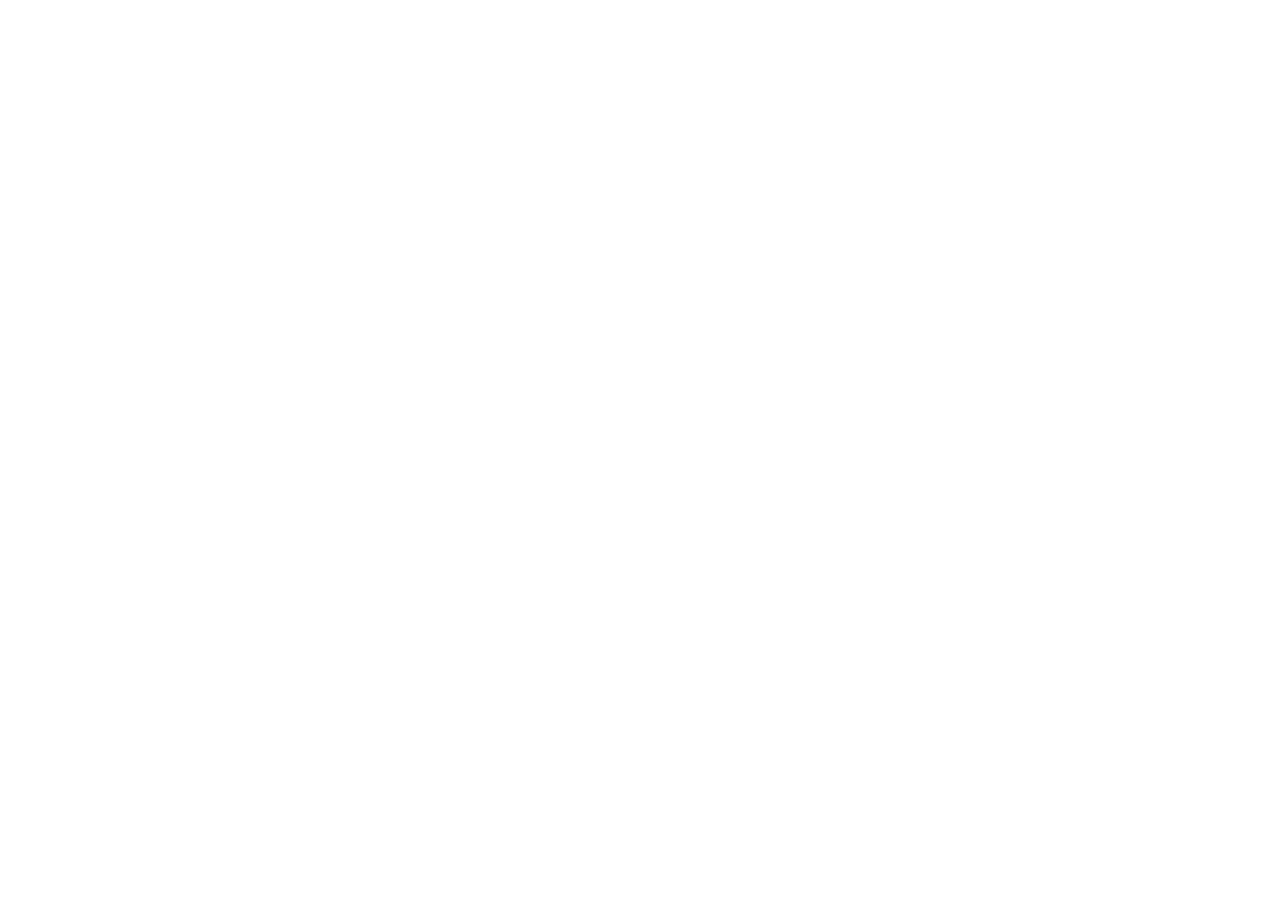
==== index.html @ 82ac744a "Site Prototype" ====
<!DOCTYPE HTML>
<!--
	Aerial by HTML5 UP
	html5up.net | @ajlkn
	Free for personal and commercial use under the CCA 3.0 license (html5up.net/license)
-->
<html>
	<head>
		<title>TheTreLifestyle</title>
		<meta charset="utf-8" />
		<meta name="viewport" content="width=device-width, initial-scale=1, user-scalable=no" />
		<link rel="stylesheet" href="assets/css/main.css" />
		<noscript><link rel="stylesheet" href="assets/css/noscript.css" /></noscript>
	</head>
	<body class="is-preload">
		<div id="wrapper">
			<div id="bg"></div>
			<div id="overlay"></div>
			<div id="main">

				<!-- Header -->
					<header id="header">
						<h1>The Tre Lifestyle</h1>
						<p>Coder &nbsp;&bull;&nbsp; Actor &nbsp;&bull;&nbsp; Lifestyle Blogger</p>
						<h2>Under Contruction</h2>
						<nav>
							<ul>
								<li><a href="#" class="icon fa-twitter"><span class="label">Twitter</span></a></li>
								<li><a href="#" class="icon fa-facebook"><span class="label">Facebook</span></a></li>
								<li><a href="#" class="icon fa-dribbble"><span class="label">Dribbble</span></a></li>
								<li><a href="#" class="icon fa-github"><span class="label">Github</span></a></li>
								<li><a href="#" class="icon fa-envelope-o"><span class="label">Email</span></a></li>
							</ul>
						</nav>
					</header>

				<!-- Footer -->
					<!-- <footer id="footer">
						<span class="copyright">&copy; Untitled. Design: <a href="http://html5up.net">HTML5 UP</a>.</span>
					</footer> -->

			</div>
		</div>
		<script>
			window.onload = function() { document.body.classList.remove('is-preload'); }
			window.ontouchmove = function() { return false; }
			window.onorientationchange = function() { document.body.scrollTop = 0; }
		</script>
	</body>
</html>
---- assets/css/main.css ----
@import url("https://fonts.googleapis.com/css?family=Source+Sans+Pro:300,900");
@import url("font-awesome.min.css");

/*
	Aerial by HTML5 UP
	html5up.net | @ajlkn
	Free for personal and commercial use under the CCA 3.0 license (html5up.net/license)
*/

html, body, div, span, applet, object,
iframe, h1, h2, h3, h4, h5, h6, p, blockquote,
pre, a, abbr, acronym, address, big, cite,
code, del, dfn, em, img, ins, kbd, q, s, samp,
small, strike, strong, sub, sup, tt, var, b,
u, i, center, dl, dt, dd, ol, ul, li, fieldset,
form, label, legend, table, caption, tbody,
tfoot, thead, tr, th, td, article, aside,
canvas, details, embed, figure, figcaption,
footer, header, hgroup, menu, nav, output, ruby,
section, summary, time, mark, audio, video {
	color: rgb(121, 43, 43);
	margin: 0;
	padding: 0;
	border: 0;
	font-size: 100%;
	font: inherit;
	vertical-align: baseline;}

article, aside, details, figcaption, figure,
footer, header, hgroup, menu, nav, section {
	display: block;}

body {
	line-height: 1;
}

ol, ul {
	list-style: none;
}

blockquote, q {
	quotes: none;
}

	blockquote:before, blockquote:after, q:before, q:after {
		content: '';
		content: none;
	}

table {
	border-collapse: collapse;
	border-spacing: 0;
}

body {
	-webkit-text-size-adjust: none;
}

mark {
	background-color: transparent;
	color: inherit;
}

input::-moz-focus-inner {
	border: 0;
	padding: 0;
}

input, select, textarea {
	-moz-appearance: none;
	-webkit-appearance: none;
	-ms-appearance: none;
	appearance: none;
}

/* Basic */

	html {
		box-sizing: border-box;
	}

	*, *:before, *:after {
		box-sizing: inherit;
	}

	body {
		background: #fff;
		overflow: hidden;
	}

		body.is-preload *, body.is-preload *:before, body.is-preload *:after {
			-moz-animation: none !important;
			-webkit-animation: none !important;
			-ms-animation: none !important;
			animation: none !important;
			-moz-transition: none !important;
			-webkit-transition: none !important;
			-ms-transition: none !important;
			transition: none !important;
		}

	body, input, select, textarea {
		color: #fff;
		font-family: 'Source Sans Pro', sans-serif;
		font-size: 15pt;
		font-weight: 300 !important;
		letter-spacing: -0.025em;
		line-height: 1.75em;
	}

	a {
		-moz-transition: border-color 0.2s ease-in-out;
		-webkit-transition: border-color 0.2s ease-in-out;
		-ms-transition: border-color 0.2s ease-in-out;
		transition: border-color 0.2s ease-in-out;
		border-bottom: dotted 1px;
		color: inherit;
		outline: 0;
		text-decoration: none;
	}

		a:hover {
			border-color: transparent;
		}

/* Icon */

	.icon {
		text-decoration: none;
		position: relative;
	}

		.icon:before {
			color: rgb(121, 43, 43);
			-moz-osx-font-smoothing: grayscale;
			-webkit-font-smoothing: antialiased;
			font-family: FontAwesome;
			font-style: normal;
			font-weight: normal;
			text-transform: none !important;
		}

		.icon > .label {
			display: none;
		}

/* Wrapper */

	@-moz-keyframes wrapper {
		0% {
			opacity: 0;
		}

		100% {
			opacity: 1;
		}
	}

	@-webkit-keyframes wrapper {
		0% {
			opacity: 0;
		}

		100% {
			opacity: 1;
		}
	}

	@-ms-keyframes wrapper {
		0% {
			opacity: 0;
		}

		100% {
			opacity: 1;
		}
	}

	@keyframes wrapper {
		0% {
			opacity: 0;
		}

		100% {
			opacity: 1;
		}
	}

	#wrapper {
		-moz-animation: wrapper 3s forwards;
		-webkit-animation: wrapper 3s forwards;
		-ms-animation: wrapper 3s forwards;
		animation: wrapper 3s forwards;
		height: 100%;
		left: 0;
		opacity: 0;
		position: fixed;
		top: 0;
		width: 100%;
	}

/* BG */

	#bg {
		-moz-animation: bg 60s linear infinite;
		-webkit-animation: bg 60s linear infinite;
		-ms-animation: bg 60s linear infinite;
		animation: bg 60s linear infinite;
		-moz-backface-visibility: hidden;
		-webkit-backface-visibility: hidden;
		-ms-backface-visibility: hidden;
		backface-visibility: hidden;
		-moz-transform: translate3d(0,0,0);
		-webkit-transform: translate3d(0,0,0);
		-ms-transform: translate3d(0,0,0);
		transform: translate3d(0,0,0);
	/* Set your background with this */

		background: #717274 url("images/bg.jpg") center;
		background-repeat: repeat-x;
		height: 100%;
		left: 0;
		opacity: 1;
		position: fixed;
		top: 0;
	}

	@-moz-keyframes bg {
		0% {
			-moz-transform: translate3d(0,0,0);
			-webkit-transform: translate3d(0,0,0);
			-ms-transform: translate3d(0,0,0);
			transform: translate3d(0,0,0);
		}

		100% {
			-moz-transform: translate3d(-2250px,0,0);
			-webkit-transform: translate3d(-2250px,0,0);
			-ms-transform: translate3d(-2250px,0,0);
			transform: translate3d(-2250px,0,0);
		}
	}

	@-webkit-keyframes bg {
		0% {
			-moz-transform: translate3d(0,0,0);
			-webkit-transform: translate3d(0,0,0);
			-ms-transform: translate3d(0,0,0);
			transform: translate3d(0,0,0);
		}

		100% {
			-moz-transform: translate3d(-2250px,0,0);
			-webkit-transform: translate3d(-2250px,0,0);
			-ms-transform: translate3d(-2250px,0,0);
			transform: translate3d(-2250px,0,0);
		}
	}

	@-ms-keyframes bg {
		0% {
			-moz-transform: translate3d(0,0,0);
			-webkit-transform: translate3d(0,0,0);
			-ms-transform: translate3d(0,0,0);
			transform: translate3d(0,0,0);
		}

		100% {
			-moz-transform: translate3d(-2250px,0,0);
			-webkit-transform: translate3d(-2250px,0,0);
			-ms-transform: translate3d(-2250px,0,0);
			transform: translate3d(-2250px,0,0);
		}
	}

	@keyframes bg {
		0% {
			-moz-transform: translate3d(0,0,0);
			-webkit-transform: translate3d(0,0,0);
			-ms-transform: translate3d(0,0,0);
			transform: translate3d(0,0,0);
		}

		100% {
			-moz-transform: translate3d(-2250px,0,0);
			-webkit-transform: translate3d(-2250px,0,0);
			-ms-transform: translate3d(-2250px,0,0);
			transform: translate3d(-2250px,0,0);
		}
	}

	#bg {
		background-size: 2250px auto;
		width: 6750px;
	}

/* Overlay */

	@-moz-keyframes overlay {
		0% {
			opacity: 0;
		}

		100% {
			opacity: 1;
		}
	}

	@-webkit-keyframes overlay {
		0% {
			opacity: 0;
		}

		100% {
			opacity: 1;
		}
	}

	@-ms-keyframes overlay {
		0% {
			opacity: 0;
		}

		100% {
			opacity: 1;
		}
	}

	@keyframes overlay {
		0% {
			opacity: 0;
		}

		100% {
			opacity: 1;
		}
	}

	#overlay {
		-moz-animation: overlay 1.5s 1.5s forwards;
		-webkit-animation: overlay 1.5s 1.5s forwards;
		-ms-animation: overlay 1.5s 1.5s forwards;
		animation: overlay 1.5s 1.5s forwards;
		background-attachment: fixed, fixed;
		background-image: url("images/overlay-pattern.png"), url("images/overlay.svg");
		background-position: top left, center center;
		background-repeat: repeat, no-repeat;
		background-size: auto, cover;
		height: 100%;
		left: 0;
		opacity: 0;
		position: fixed;
		top: 0;
		width: 100%;
	}

/* Main */

	#main {
		height: 100%;
		left: 0;
		position: fixed;
		text-align: center;
		top: 0;
		width: 100%;
	}

		#main:before {
			content: '';
			display: inline-block;
			height: 100%;
			margin-right: 0;
			vertical-align: middle;
			width: 1px;
		}

/* Header */

	@-moz-keyframes header {
		0% {
			-moz-transform: translate3d(0,1em,0);
			-webkit-transform: translate3d(0,1em,0);
			-ms-transform: translate3d(0,1em,0);
			transform: translate3d(0,1em,0);
			opacity: 0;
		}

		100% {
			-moz-transform: translate3d(0,0,0);
			-webkit-transform: translate3d(0,0,0);
			-ms-transform: translate3d(0,0,0);
			transform: translate3d(0,0,0);
			opacity: 1;
		}
	}

	@-webkit-keyframes header {
		0% {
			-moz-transform: translate3d(0,1em,0);
			-webkit-transform: translate3d(0,1em,0);
			-ms-transform: translate3d(0,1em,0);
			transform: translate3d(0,1em,0);
			opacity: 0;
		}

		100% {
			-moz-transform: translate3d(0,0,0);
			-webkit-transform: translate3d(0,0,0);
			-ms-transform: translate3d(0,0,0);
			transform: translate3d(0,0,0);
			opacity: 1;
		}
	}

	@-ms-keyframes header {
		0% {
			-moz-transform: translate3d(0,1em,0);
			-webkit-transform: translate3d(0,1em,0);
			-ms-transform: translate3d(0,1em,0);
			transform: translate3d(0,1em,0);
			opacity: 0;
		}

		100% {
			-moz-transform: translate3d(0,0,0);
			-webkit-transform: translate3d(0,0,0);
			-ms-transform: translate3d(0,0,0);
			transform: translate3d(0,0,0);
			opacity: 1;
		}
	}

	@keyframes header {
		0% {
			-moz-transform: translate3d(0,1em,0);
			-webkit-transform: translate3d(0,1em,0);
			-ms-transform: translate3d(0,1em,0);
			transform: translate3d(0,1em,0);
			opacity: 0;
		}

		100% {
			-moz-transform: translate3d(0,0,0);
			-webkit-transform: translate3d(0,0,0);
			-ms-transform: translate3d(0,0,0);
			transform: translate3d(0,0,0);
			opacity: 1;
		}
	}

	@-moz-keyframes nav-icons {
		0% {
			-moz-transform: translate3d(0,1em,0);
			-webkit-transform: translate3d(0,1em,0);
			-ms-transform: translate3d(0,1em,0);
			transform: translate3d(0,1em,0);
			opacity: 0;
		}

		100% {
			-moz-transform: translate3d(0,0,0);
			-webkit-transform: translate3d(0,0,0);
			-ms-transform: translate3d(0,0,0);
			transform: translate3d(0,0,0);
			opacity: 1;
		}
	}

	@-webkit-keyframes nav-icons {
		0% {
			-moz-transform: translate3d(0,1em,0);
			-webkit-transform: translate3d(0,1em,0);
			-ms-transform: translate3d(0,1em,0);
			transform: translate3d(0,1em,0);
			opacity: 0;
		}

		100% {
			-moz-transform: translate3d(0,0,0);
			-webkit-transform: translate3d(0,0,0);
			-ms-transform: translate3d(0,0,0);
			transform: translate3d(0,0,0);
			opacity: 1;
		}
	}

	@-ms-keyframes nav-icons {
		0% {
			-moz-transform: translate3d(0,1em,0);
			-webkit-transform: translate3d(0,1em,0);
			-ms-transform: translate3d(0,1em,0);
			transform: translate3d(0,1em,0);
			opacity: 0;
		}

		100% {
			-moz-transform: translate3d(0,0,0);
			-webkit-transform: translate3d(0,0,0);
			-ms-transform: translate3d(0,0,0);
			transform: translate3d(0,0,0);
			opacity: 1;
		}
	}

	@keyframes nav-icons {
		0% {
			-moz-transform: translate3d(0,1em,0);
			-webkit-transform: translate3d(0,1em,0);
			-ms-transform: translate3d(0,1em,0);
			transform: translate3d(0,1em,0);
			opacity: 0;
		}

		100% {
			-moz-transform: translate3d(0,0,0);
			-webkit-transform: translate3d(0,0,0);
			-ms-transform: translate3d(0,0,0);
			transform: translate3d(0,0,0);
			opacity: 1;
		}
	}

	#header {
		-moz-animation: header 1s 2.25s forwards;
		-webkit-animation: header 1s 2.25s forwards;
		-ms-animation: header 1s 2.25s forwards;
		animation: header 1s 2.25s forwards;
		-moz-backface-visibility: hidden;
		-webkit-backface-visibility: hidden;
		-ms-backface-visibility: hidden;
		backface-visibility: hidden;
		-moz-transform: translate3d(0,0,0);
		-webkit-transform: translate3d(0,0,0);
		-ms-transform: translate3d(0,0,0);
		transform: translate3d(0,0,0);
		cursor: default;
		display: inline-block;
		opacity: 0;
		position: relative;
		text-align: center;
		top: -1em;
		vertical-align: middle;
		width: 90%;
	}

		#header h1 {
			color: rgb(121, 43, 43);
			font-size: 4.35em;
			font-weight: 900;
			letter-spacing: -0.035em;
			line-height: 1em;
		}

		#header p {
			color: rgb(121, 43, 43);
			font-size: 1.25em;
			margin: 0.75em 0 0.25em 0;
			opacity: 0.75;
		}

		#header nav {
			margin: 1.5em 0 0 0;
		}

			#header nav li {
				-moz-animation: nav-icons 0.5s ease-in-out forwards;
				-webkit-animation: nav-icons 0.5s ease-in-out forwards;
				-ms-animation: nav-icons 0.5s ease-in-out forwards;
				animation: nav-icons 0.5s ease-in-out forwards;
				-moz-backface-visibility: hidden;
				-webkit-backface-visibility: hidden;
				-ms-backface-visibility: hidden;
				backface-visibility: hidden;
				-moz-transform: translate3d(0,0,0);
				-webkit-transform: translate3d(0,0,0);
				-ms-transform: translate3d(0,0,0);
				transform: translate3d(0,0,0);
				display: inline-block;
				height: 5.35em;
				line-height: 5.885em;
				opacity: 0;
				position: relative;
				top: 0;
				width: 5.35em;
			}

				#header nav li:nth-child(1) {
					-moz-animation-delay: 2.5s;
					-webkit-animation-delay: 2.5s;
					-ms-animation-delay: 2.5s;
					animation-delay: 2.5s;
				}

				#header nav li:nth-child(2) {
					-moz-animation-delay: 2.75s;
					-webkit-animation-delay: 2.75s;
					-ms-animation-delay: 2.75s;
					animation-delay: 2.75s;
				}

				#header nav li:nth-child(3) {
					-moz-animation-delay: 3s;
					-webkit-animation-delay: 3s;
					-ms-animation-delay: 3s;
					animation-delay: 3s;
				}

				#header nav li:nth-child(4) {
					-moz-animation-delay: 3.25s;
					-webkit-animation-delay: 3.25s;
					-ms-animation-delay: 3.25s;
					animation-delay: 3.25s;
				}

				#header nav li:nth-child(5) {
					-moz-animation-delay: 3.5s;
					-webkit-animation-delay: 3.5s;
					-ms-animation-delay: 3.5s;
					animation-delay: 3.5s;
				}

				#header nav li:nth-child(6) {
					-moz-animation-delay: 3.75s;
					-webkit-animation-delay: 3.75s;
					-ms-animation-delay: 3.75s;
					animation-delay: 3.75s;
				}

				#header nav li:nth-child(7) {
					-moz-animation-delay: 4s;
					-webkit-animation-delay: 4s;
					-ms-animation-delay: 4s;
					animation-delay: 4s;
				}

				#header nav li:nth-child(8) {
					-moz-animation-delay: 4.25s;
					-webkit-animation-delay: 4.25s;
					-ms-animation-delay: 4.25s;
					animation-delay: 4.25s;
				}

				#header nav li:nth-child(9) {
					-moz-animation-delay: 4.5s;
					-webkit-animation-delay: 4.5s;
					-ms-animation-delay: 4.5s;
					animation-delay: 4.5s;
				}

				#header nav li:nth-child(10) {
					-moz-animation-delay: 4.75s;
					-webkit-animation-delay: 4.75s;
					-ms-animation-delay: 4.75s;
					animation-delay: 4.75s;
				}

			#header nav a {
				-webkit-tap-highlight-color: rgba(0, 0, 0, 0);
				-webkit-touch-callout: none;
				border: 0;
				display: inline-block;
			}

				#header nav a:before {
					-moz-transition: all 0.2s ease-in-out;
					-webkit-transition: all 0.2s ease-in-out;
					-ms-transition: all 0.2s ease-in-out;
					transition: all 0.2s ease-in-out;
					border-radius: 100%;
					border: solid 1px rgb(121, 43, 43);
					display: block;
					font-size: 1.75em;
					height: 2.5em;
					line-height: 2.5em;
					position: relative;
					text-align: center;
					top: 0;
					width: 2.5em;
				}

				#header nav a:hover {
					font-size: 1.1em;
				}

					#header nav a:hover:before {
						background-color: rgba(255, 255, 255, 0.175);
						color: rgb(121, 43, 43);
					}

				#header nav a:active {
					font-size: 0.95em;
					background: none;
				}

					#header nav a:active:before {
						background-color: rgba(255, 255, 255, 0.35);
						color: rgb(121, 43, 43);
					}

				#header nav a span {
					display: none;
				}

/* Footer */

	#footer {
		background-image: -moz-linear-gradient(top, rgba(0,0,0,0), rgba(0,0,0,0.5) 75%);
		background-image: -webkit-linear-gradient(top, rgba(0,0,0,0), rgba(0,0,0,0.5) 75%);
		background-image: -ms-linear-gradient(top, rgba(0,0,0,0), rgba(0,0,0,0.5) 75%);
		background-image: linear-gradient(top, rgba(0,0,0,0), rgba(0,0,0,0.5) 75%);
		bottom: 0;
		cursor: default;
		height: 6em;
		left: 0;
		line-height: 8em;
		position: absolute;
		text-align: center;
		width: 100%;
	}

/* Wide */

	@media screen and (max-width: 1680px) {

		/* Basic */

			body, input, select, textarea {
				font-size: 13pt;
			}

		/* BG */

			@-moz-keyframes bg {
				0% {
					-moz-transform: translate3d(0,0,0);
					-webkit-transform: translate3d(0,0,0);
					-ms-transform: translate3d(0,0,0);
					transform: translate3d(0,0,0);
				}

				100% {
					-moz-transform: translate3d(-1500px,0,0);
					-webkit-transform: translate3d(-1500px,0,0);
					-ms-transform: translate3d(-1500px,0,0);
					transform: translate3d(-1500px,0,0);
				}

	}

		@-webkit-keyframes bg {
			0% {
				-moz-transform: translate3d(0,0,0);
				-webkit-transform: translate3d(0,0,0);
				-ms-transform: translate3d(0,0,0);
				transform: translate3d(0,0,0);
			}

			100% {
				-moz-transform: translate3d(-1500px,0,0);
				-webkit-transform: translate3d(-1500px,0,0);
				-ms-transform: translate3d(-1500px,0,0);
				transform: translate3d(-1500px,0,0);
			}
			}

		@-ms-keyframes bg {
			0% {
				-moz-transform: translate3d(0,0,0);
				-webkit-transform: translate3d(0,0,0);
				-ms-transform: translate3d(0,0,0);
				transform: translate3d(0,0,0);
			}

			100% {
				-moz-transform: translate3d(-1500px,0,0);
				-webkit-transform: translate3d(-1500px,0,0);
				-ms-transform: translate3d(-1500px,0,0);
				transform: translate3d(-1500px,0,0);
			}
		}

		@keyframes bg {
			0% {
				-moz-transform: translate3d(0,0,0);
				-webkit-transform: translate3d(0,0,0);
				-ms-transform: translate3d(0,0,0);
				transform: translate3d(0,0,0);
			}

			100% {
				-moz-transform: translate3d(-1500px,0,0);
				-webkit-transform: translate3d(-1500px,0,0);
				-ms-transform: translate3d(-1500px,0,0);
				transform: translate3d(-1500px,0,0);
			}
		}

		#bg {
			background-size: 1500px auto;
			width: 4500px;
		} }

/* Normal */

	@media screen and (max-width: 1280px) {

		/* Basic */

			body, input, select, textarea {
				font-size: 12pt;
			}

		/* BG */

			@-moz-keyframes bg {
				0% {
					-moz-transform: translate3d(0,0,0);
					-webkit-transform: translate3d(0,0,0);
					-ms-transform: translate3d(0,0,0);
					transform: translate3d(0,0,0);
				}

				100% {
					-moz-transform: translate3d(-750px,0,0);
					-webkit-transform: translate3d(-750px,0,0);
					-ms-transform: translate3d(-750px,0,0);
					transform: translate3d(-750px,0,0);
				}

	}

		@-webkit-keyframes bg {
			0% {
				-moz-transform: translate3d(0,0,0);
				-webkit-transform: translate3d(0,0,0);
				-ms-transform: translate3d(0,0,0);
				transform: translate3d(0,0,0);
			}

			100% {
				-moz-transform: translate3d(-750px,0,0);
				-webkit-transform: translate3d(-750px,0,0);
				-ms-transform: translate3d(-750px,0,0);
				transform: translate3d(-750px,0,0);
			}
			}

		@-ms-keyframes bg {
			0% {
				-moz-transform: translate3d(0,0,0);
				-webkit-transform: translate3d(0,0,0);
				-ms-transform: translate3d(0,0,0);
				transform: translate3d(0,0,0);
			}

			100% {
				-moz-transform: translate3d(-750px,0,0);
				-webkit-transform: translate3d(-750px,0,0);
				-ms-transform: translate3d(-750px,0,0);
				transform: translate3d(-750px,0,0);
			}
		}

		@keyframes bg {
			0% {
				-moz-transform: translate3d(0,0,0);
				-webkit-transform: translate3d(0,0,0);
				-ms-transform: translate3d(0,0,0);
				transform: translate3d(0,0,0);
			}

			100% {
				-moz-transform: translate3d(-750px,0,0);
				-webkit-transform: translate3d(-750px,0,0);
				-ms-transform: translate3d(-750px,0,0);
				transform: translate3d(-750px,0,0);
			}
		}

		#bg {
			background-size: 750px auto;
			width: 2250px;
		} }

/* Mobile */

	@media screen and (max-width: 736px) {

		/* Basic */

			body {
				min-width: 320px;
			}

			body, input, select, textarea {
				font-size: 11pt;
			}

		/* BG */

			@-moz-keyframes bg {
				0% {
					-moz-transform: translate3d(0,0,0);
					-webkit-transform: translate3d(0,0,0);
					-ms-transform: translate3d(0,0,0);
					transform: translate3d(0,0,0);
				}

				100% {
					-moz-transform: translate3d(-300px,0,0);
					-webkit-transform: translate3d(-300px,0,0);
					-ms-transform: translate3d(-300px,0,0);
					transform: translate3d(-300px,0,0);
				}

	}

		@-webkit-keyframes bg {
			0% {
				-moz-transform: translate3d(0,0,0);
				-webkit-transform: translate3d(0,0,0);
				-ms-transform: translate3d(0,0,0);
				transform: translate3d(0,0,0);
			}

			100% {
				-moz-transform: translate3d(-300px,0,0);
				-webkit-transform: translate3d(-300px,0,0);
				-ms-transform: translate3d(-300px,0,0);
				transform: translate3d(-300px,0,0);
			}
			}

		@-ms-keyframes bg {
			0% {
				-moz-transform: translate3d(0,0,0);
				-webkit-transform: translate3d(0,0,0);
				-ms-transform: translate3d(0,0,0);
				transform: translate3d(0,0,0);
			}

			100% {
				-moz-transform: translate3d(-300px,0,0);
				-webkit-transform: translate3d(-300px,0,0);
				-ms-transform: translate3d(-300px,0,0);
				transform: translate3d(-300px,0,0);
			}
		}

		@keyframes bg {
			0% {
				-moz-transform: translate3d(0,0,0);
				-webkit-transform: translate3d(0,0,0);
				-ms-transform: translate3d(0,0,0);
				transform: translate3d(0,0,0);
			}

			100% {
				-moz-transform: translate3d(-300px,0,0);
				-webkit-transform: translate3d(-300px,0,0);
				-ms-transform: translate3d(-300px,0,0);
				transform: translate3d(-300px,0,0);
			}
		}

		#bg {
			background-size: 300px auto;
			width: 900px;
		}

	/* Header */

		#header h1 {
			font-size: 2.5em;
		}

		#header p {
			font-size: 1em;
		}

		#header nav {
			font-size: 1em;
		}

			#header nav a:hover {
				font-size: 1em;
			}

			#header nav a:active {
				font-size: 1em;
			} }

/* Mobile (Portrait) */

	@media screen and (max-width: 480px) {

		/* BG */

			@-moz-keyframes bg {
				0% {
					-moz-transform: translate3d(0,0,0);
					-webkit-transform: translate3d(0,0,0);
					-ms-transform: translate3d(0,0,0);
					transform: translate3d(0,0,0);
				}

				100% {
					-moz-transform: translate3d(-412.5px,0,0);
					-webkit-transform: translate3d(-412.5px,0,0);
					-ms-transform: translate3d(-412.5px,0,0);
					transform: translate3d(-412.5px,0,0);
				}

	}

		@-webkit-keyframes bg {
			0% {
				-moz-transform: translate3d(0,0,0);
				-webkit-transform: translate3d(0,0,0);
				-ms-transform: translate3d(0,0,0);
				transform: translate3d(0,0,0);
			}

			100% {
				-moz-transform: translate3d(-412.5px,0,0);
				-webkit-transform: translate3d(-412.5px,0,0);
				-ms-transform: translate3d(-412.5px,0,0);
				transform: translate3d(-412.5px,0,0);
			}
			}

		@-ms-keyframes bg {
			0% {
				-moz-transform: translate3d(0,0,0);
				-webkit-transform: translate3d(0,0,0);
				-ms-transform: translate3d(0,0,0);
				transform: translate3d(0,0,0);
			}

			100% {
				-moz-transform: translate3d(-412.5px,0,0);
				-webkit-transform: translate3d(-412.5px,0,0);
				-ms-transform: translate3d(-412.5px,0,0);
				transform: translate3d(-412.5px,0,0);
			}
		}

		@keyframes bg {
			0% {
				-moz-transform: translate3d(0,0,0);
				-webkit-transform: translate3d(0,0,0);
				-ms-transform: translate3d(0,0,0);
				transform: translate3d(0,0,0);
			}

			100% {
				-moz-transform: translate3d(-412.5px,0,0);
				-webkit-transform: translate3d(-412.5px,0,0);
				-ms-transform: translate3d(-412.5px,0,0);
				transform: translate3d(-412.5px,0,0);
			}
		}

		#bg {
			background-size: 412.5px auto;
			width: 1237.5px;
		}

	/* Header */

		#header nav {
			padding: 0 1em;
		} }
---- assets/css/noscript.css ----
/*
	Aerial by HTML5 UP
	html5up.net | @ajlkn
	Free for personal and commercial use under the CCA 3.0 license (html5up.net/license)
*/

/* Wrapper */

	#wrapper {
		opacity: 1 !important;
	}

/* Overlay */

	#overlay {
		opacity: 1 !important;
	}

/* Header */

	#header {
		opacity: 1 !important;
	}

		#header nav li {
			opacity: 1 !important;
		}
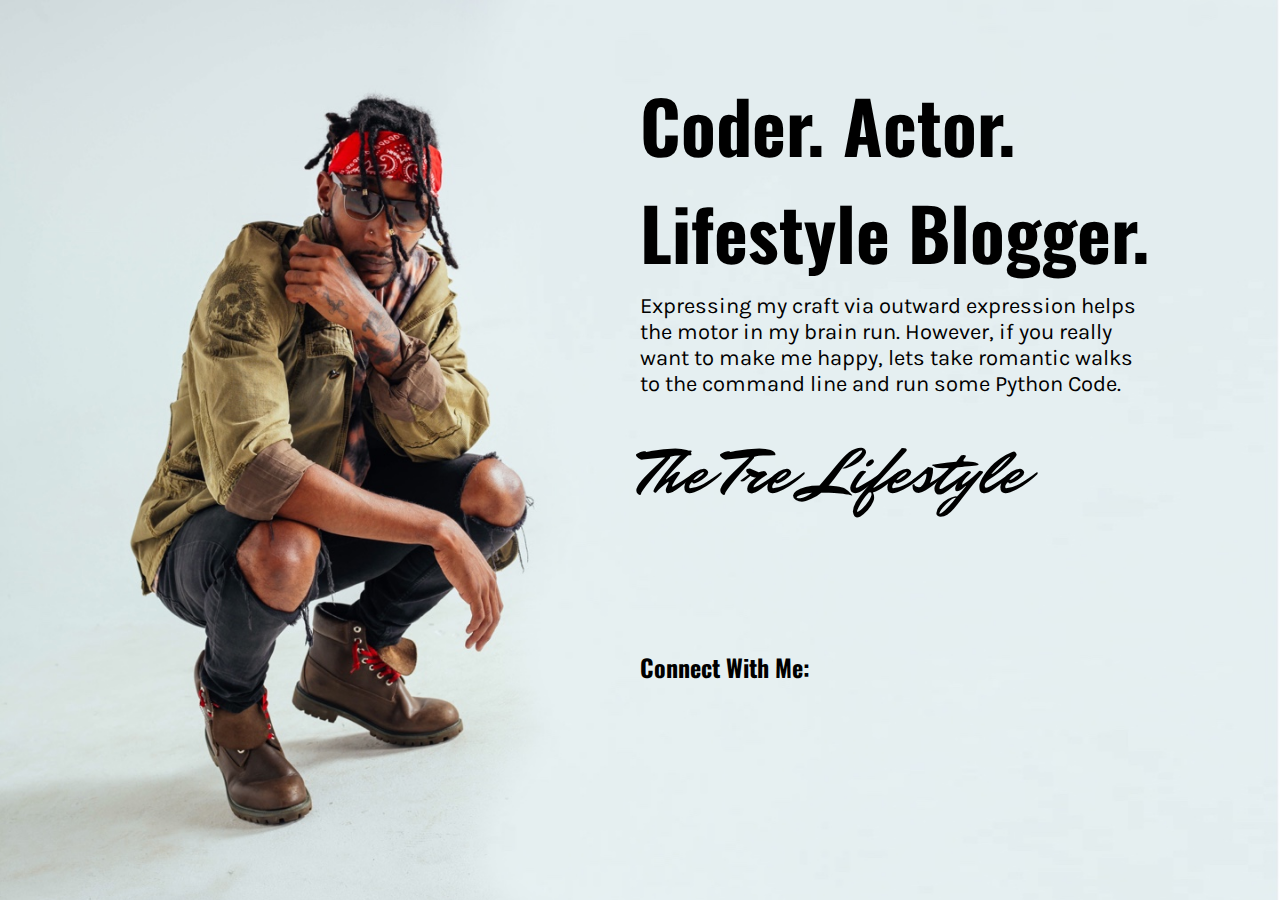
==== commit f2d14117: "Rename TTL.html to index.html" ====
--- a/index.html
+++ b/index.html
@@ -1,50 +1,40 @@
-<!DOCTYPE HTML>
-<!--
-	Aerial by HTML5 UP
-	html5up.net | @ajlkn
-	Free for personal and commercial use under the CCA 3.0 license (html5up.net/license)
--->
-<html>
-	<head>
-		<title>TheTreLifestyle</title>
-		<meta charset="utf-8" />
-		<meta name="viewport" content="width=device-width, initial-scale=1, user-scalable=no" />
-		<link rel="stylesheet" href="assets/css/main.css" />
-		<noscript><link rel="stylesheet" href="assets/css/noscript.css" /></noscript>
-	</head>
-	<body class="is-preload">
-		<div id="wrapper">
-			<div id="bg"></div>
-			<div id="overlay"></div>
-			<div id="main">
+<!DOCTYPE html>
+<html lang="en">
+<head>
+    <meta charset="UTF-8">
+    <meta name="viewport" content="width=device-width, initial-scale=1.0">
+    <meta http-equiv="X-UA-Compatible" content="ie=edge">
+    <link href="https://fonts.googleapis.com/css?family=Oswald:500" rel="stylesheet">
+    <link href="https://fonts.googleapis.com/css?family=Karla" rel="stylesheet"> 
+    <link href="https://fonts.googleapis.com/css?family=Mr+Dafoe" rel="stylesheet"> 
+    <link rel="stylesheet" href="https://use.fontawesome.com/releases/v5.2.0/css/all.css" integrity="sha384-hWVjflwFxL6sNzntih27bfxkr27PmbbK/iSvJ+a4+0owXq79v+lsFkW54bOGbiDQ" crossorigin="anonymous">
+    <link rel="stylesheet" type="text/css" href="styles.css">
+    <title>Document</title>
+</head>
+<body id="tre">
+    <div class="container">
+        <h1>Coder. Actor. <br/>
+            Lifestyle Blogger.</h1>
+            
+        <p>
+            Expressing my craft via outward expression helps the motor in my brain run.
+            However, if you really want to make me happy, lets take romantic walks to the 
+            command line and run some Python Code.
+        </p>
+        
+        <p class="signature">The Tre Lifestyle</p>
+        <div class="flex-container">
+            <h2>Connect With Me:</h2>
+            <nav>
+                <li><a href="http://instagram.com/TheTreLifestyle"><i class="fab fa-instagram"></i></a></li>
+                <li><a href="http://twitter.com/TheTreLifestyle"><i class="fab fa-twitter-square"></i></a></li>
+                <li><a href="http://github.com/TheTreLifestyle"><i class="fab fa-github"></i></a></li>
+                <li><a href="https://www.facebook.com/RickieAMiller"><i class="fab fa-facebook-square"></i></a></li>
 
-				<!-- Header -->
-					<header id="header">
-						<h1>The Tre Lifestyle</h1>
-						<p>Coder &nbsp;&bull;&nbsp; Actor &nbsp;&bull;&nbsp; Lifestyle Blogger</p>
-						<h2>Under Contruction</h2>
-						<nav>
-							<ul>
-								<li><a href="#" class="icon fa-twitter"><span class="label">Twitter</span></a></li>
-								<li><a href="#" class="icon fa-facebook"><span class="label">Facebook</span></a></li>
-								<li><a href="#" class="icon fa-dribbble"><span class="label">Dribbble</span></a></li>
-								<li><a href="#" class="icon fa-github"><span class="label">Github</span></a></li>
-								<li><a href="#" class="icon fa-envelope-o"><span class="label">Email</span></a></li>
-							</ul>
-						</nav>
-					</header>
+            </nav>
+            
+        </div>
 
-				<!-- Footer -->
-					<!-- <footer id="footer">
-						<span class="copyright">&copy; Untitled. Design: <a href="http://html5up.net">HTML5 UP</a>.</span>
-					</footer> -->
-
-			</div>
-		</div>
-		<script>
-			window.onload = function() { document.body.classList.remove('is-preload'); }
-			window.ontouchmove = function() { return false; }
-			window.onorientationchange = function() { document.body.scrollTop = 0; }
-		</script>
-	</body>
-</html>+    </div>
+</body>
+</html>
--- a/styles.css
+++ b/styles.css
@@ -0,0 +1,81 @@
+html {
+    max-height: auto;
+    max-width: 100%;
+    background: url(/Tre-1.jpg);
+    background-position: center top ;
+    background-repeat: no-repeat;
+    background-attachment: fixed;
+    background-size: cover;
+}
+
+.container {
+    width: 50%;
+    height: 100%;
+    float: right;
+
+   
+}
+
+h1 {
+    font-size: 72px;
+    margin-top: 10%;
+    font-family: 'Oswald', sans-serif;
+
+}
+
+br {
+    display: block;
+    margin: -15px 0;
+    /* line-height: 22px; */
+}
+
+p {
+    font-size: 22px;
+    font-family: 'Karla', sans-serif;
+    margin-right: 20%;
+    margin-top: -40px;
+}
+
+.signature {
+    font-size: 66px;
+    margin-top: 30px;
+    font-family: 'Mr Dafoe', cursive;
+}
+
+.flex-container {
+    display: flex;
+    flex-wrap: wrap;
+    background-color: white transparent;
+    margin-top: 0;
+}
+
+.flex-container > nav > li {
+    margin-top: 18%;
+    text-align: center;
+    line-height: 75px;
+    font-size: 30px;
+    display: inline-block;
+    /* flex-wrap: wrap; */
+    padding: 10px;
+
+}
+
+h2 {
+    text-align: left;
+    margin-top: 10%;
+    font-family: 'Oswald', sans-serif;
+    padding-right: 20px;
+    display: flex;
+    flex-wrap: wrap;
+}
+
+a { color:black } /* Globally */
+
+/* Each state */
+
+a:visited { text-decoration: none; color:black; }
+a:hover { text-decoration: none; color: red; }
+a:focus { text-decoration: none; color:yellow; }
+a:hover, a:active { text-decoration: none; color:red }
+
+
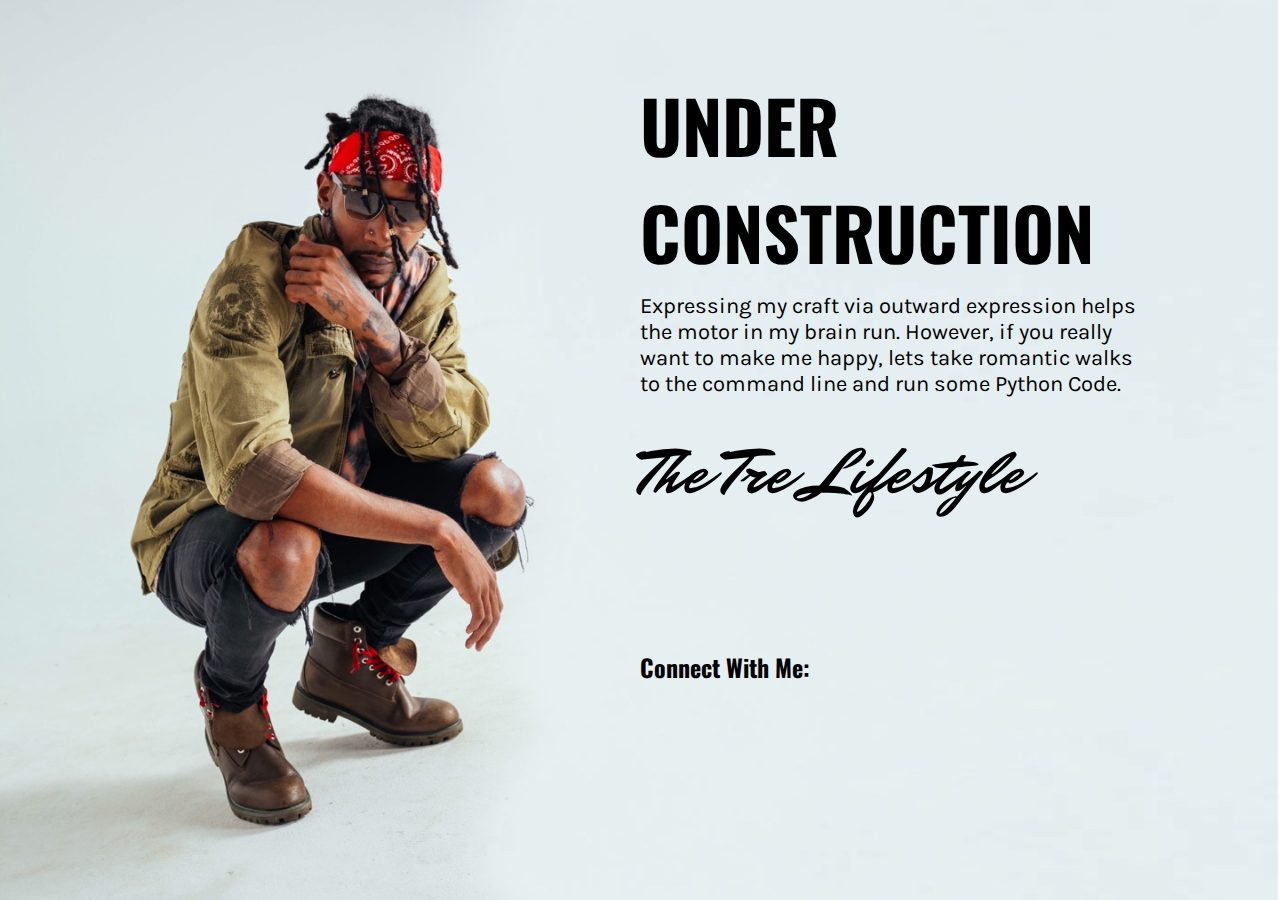
==== commit c38771af: "Update index.html" ====
--- a/index.html
+++ b/index.html
@@ -13,8 +13,8 @@
 </head>
 <body id="tre">
     <div class="container">
-        <h1>Coder. Actor. <br/>
-            Lifestyle Blogger.</h1>
+        <h1>UNDER <br/>
+            CONSTRUCTION <!-- Lifestyle Blogger.--></h1> 
             
         <p>
             Expressing my craft via outward expression helps the motor in my brain run.
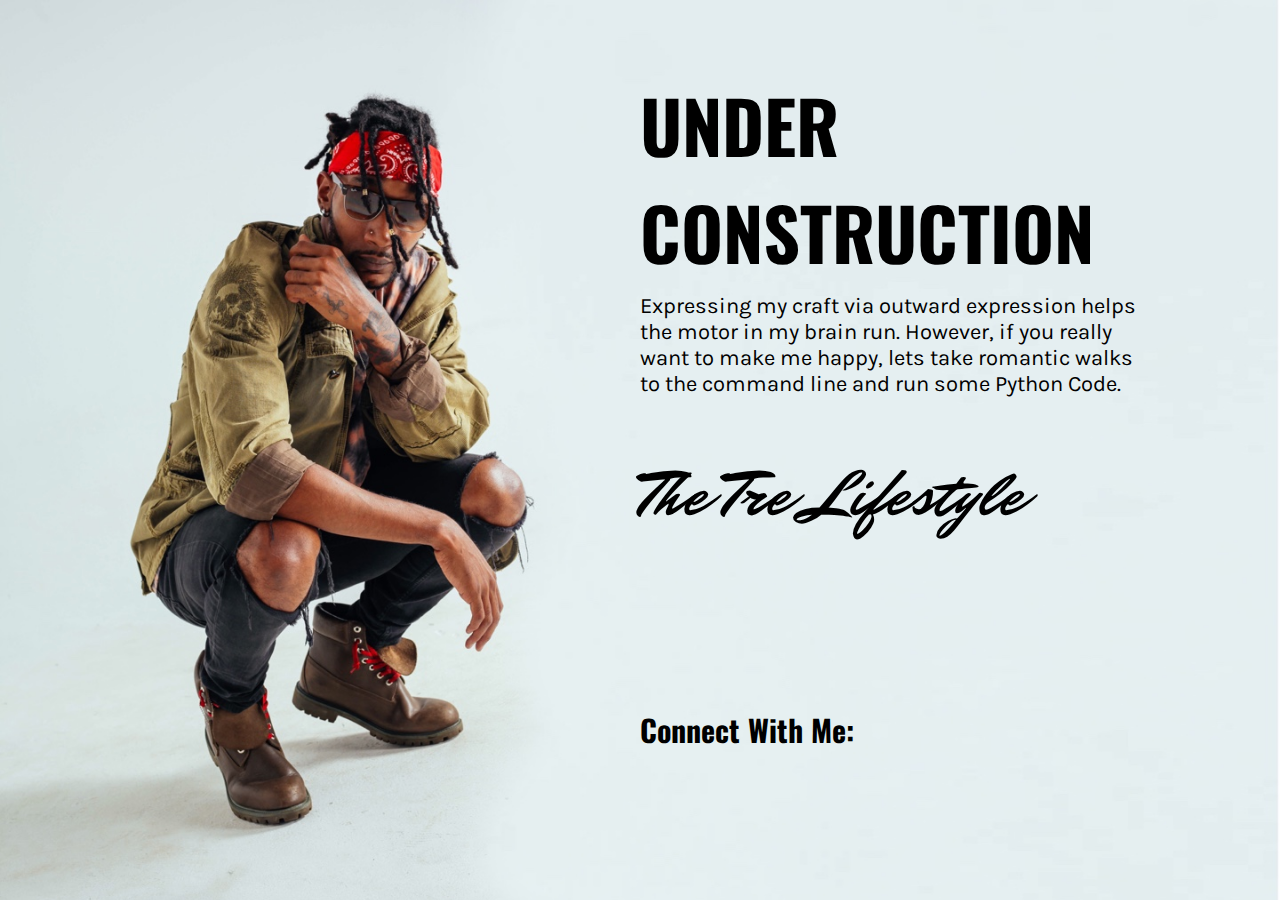
==== commit 76f0d392: "New html view for mobile and minor changes. Testing edits" ====
--- a/index.html
+++ b/index.html
@@ -8,7 +8,13 @@
     <link href="https://fonts.googleapis.com/css?family=Karla" rel="stylesheet"> 
     <link href="https://fonts.googleapis.com/css?family=Mr+Dafoe" rel="stylesheet"> 
     <link rel="stylesheet" href="https://use.fontawesome.com/releases/v5.2.0/css/all.css" integrity="sha384-hWVjflwFxL6sNzntih27bfxkr27PmbbK/iSvJ+a4+0owXq79v+lsFkW54bOGbiDQ" crossorigin="anonymous">
-    <link rel="stylesheet" type="text/css" href="styles.css">
+    <link rel="stylesheet" type="text/css" href="/css/styles.css">
+    <script src="https://ajax.googleapis.com/ajax/libs/jquery/3.3.1/jquery.min.js"></script>
+    <script type="text/javascript">
+        if (screen.width <= 699) {
+        document.location = "/templates/mobile.html";
+        }
+    </script>
     <title>Document</title>
 </head>
 <body id="tre">
@@ -24,8 +30,9 @@
         
         <p class="signature">The Tre Lifestyle</p>
         <div class="flex-container">
-            <h2>Connect With Me:</h2>
+            
             <nav>
+                <h2>Connect With Me:</h2>
                 <li><a href="http://instagram.com/TheTreLifestyle"><i class="fab fa-instagram"></i></a></li>
                 <li><a href="http://twitter.com/TheTreLifestyle"><i class="fab fa-twitter-square"></i></a></li>
                 <li><a href="http://github.com/TheTreLifestyle"><i class="fab fa-github"></i></a></li>
@@ -37,4 +44,4 @@
 
     </div>
 </body>
-</html>
+</html>--- a/css/styles.css
+++ b/css/styles.css
@@ -0,0 +1,86 @@
+html {
+    max-height: auto;
+    max-width: 100%;
+    background: url(/css/images/Tre-1.jpg);
+    background-position: center top ;
+    background-repeat: no-repeat;
+    background-attachment: fixed;
+    background-size: cover;
+}
+
+.container {
+    display: flex;
+    flex-wrap: wrap;
+    width: 50%;
+    height: 100%;
+    float: right;
+
+   
+}
+
+h1 {
+    font-size: 72px;
+    margin-top: 10%;
+    font-family: 'Oswald', sans-serif;
+    display: flex;
+    flex-wrap: wrap;
+
+}
+
+br {
+    display: block;
+    margin: -15px 0;
+    /* line-height: 22px; */
+}
+
+p {
+    font-size: 22px;
+    font-family: 'Karla', sans-serif;
+    margin-right: 20%;
+    margin-top: -40px;
+}
+
+.signature {
+    font-size: 66px;
+    margin-top: 30px;
+    font-family: 'Mr Dafoe', cursive;
+}
+
+.flex-container {
+    display: flex;
+    flex-wrap: wrap;
+    background-color: white transparent;
+    margin-top: 0;
+}
+
+.flex-container > nav > li {
+    margin-top: 35%;
+    text-align: center;
+    line-height: 75px;
+    font-size: 30px;
+    display: inline-block;
+    /* flex-wrap: wrap; */
+    padding: 10px;
+
+}
+
+h2 {
+    text-align: left;
+    margin-top: 10%;
+    font-family: 'Oswald', sans-serif;
+    padding-right: 20px;
+    display: inline-block;
+    font-size: 30px;
+    /* flex-wrap: wrap; */
+}
+
+a { color:black } /* Globally */
+
+/* Each state */
+
+a:visited { text-decoration: none; color:black; }
+a:hover { text-decoration: none; color: red; }
+a:focus { text-decoration: none; color:yellow; }
+a:hover, a:active { text-decoration: none; color:red }
+
+
